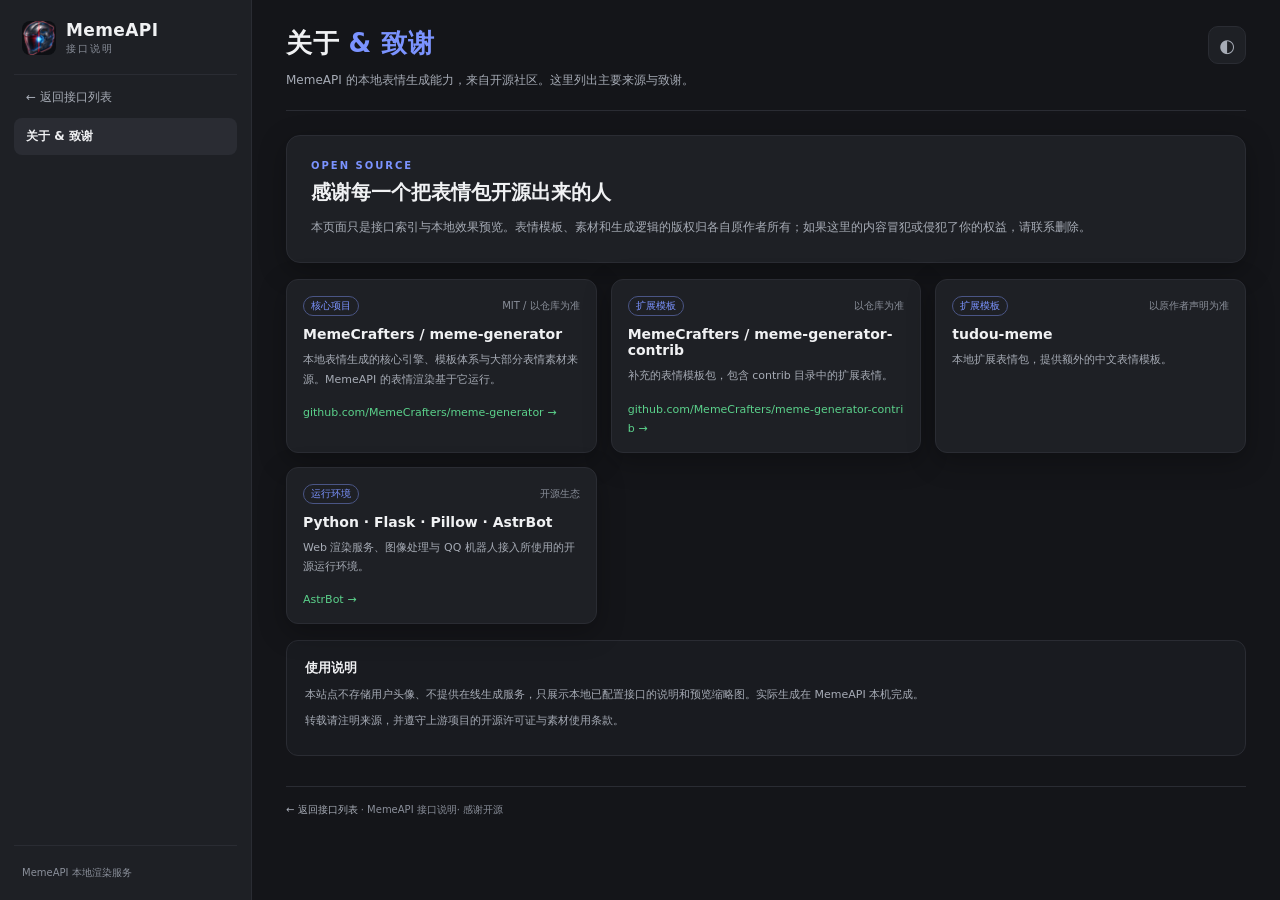
==== about.html @ 4c3746f9 "44" ====
<!doctype html>
<html lang="zh-CN" data-theme="dark">
<head>
<meta charset="utf-8">
<meta name="viewport" content="width=device-width, initial-scale=1">
<title>关于 & 致谢 · MemeAPI 接口说明</title>
<link rel="icon" href="assets/logo.png">
<link rel="stylesheet" href="style.css">
</head>
<body>
<div class="app">
  <aside class="sidebar">
    <div class="brand">
      <img src="assets/logo.png" alt="MemeAPI" class="logo">
      <div><div class="brand-title">MemeAPI</div><div class="brand-sub">接口说明</div></div>
    </div>
    <nav class="nav">
      <a class="nav-link" href="index.html">← 返回接口列表</a>
      <a class="nav-link active" href="about.html">关于 &amp; 致谢</a>
    </nav>
    <div class="sidebar-foot">
      <div class="updated">MemeAPI 本地渲染服务</div>
    </div>
  </aside>
  <main class="main">
    <header class="hero">
      <div>
        <h1>关于 <span>&amp; 致谢</span></h1>
        <p class="sub">MemeAPI 的本地表情生成能力，来自开源社区。这里列出主要来源与致谢。</p>
      </div>
      <button id="theme" class="theme" title="切换深浅色">◐</button>
    </header>

    <div class="about-wrap">
      <section class="about-hero">
        <div class="about-kicker">OPEN SOURCE</div>
        <h2>感谢每一个把表情包开源出来的人</h2>
        <p>本页面只是接口索引与本地效果预览。表情模板、素材和生成逻辑的版权归各自原作者所有；如果这里的内容冒犯或侵犯了你的权益，请联系删除。</p>
      </section>

      <section class="credit-list">
        <article class="credit">
          <div class="credit-top">
            <span class="credit-tag">核心项目</span>
            <span class="credit-license">MIT / 以仓库为准</span>
          </div>
          <h3>MemeCrafters / meme-generator</h3>
          <p>本地表情生成的核心引擎、模板体系与大部分表情素材来源。MemeAPI 的表情渲染基于它运行。</p>
          <a class="credit-link" href="https://github.com/MemeCrafters/meme-generator/" target="_blank" rel="noopener noreferrer">github.com/MemeCrafters/meme-generator →</a>
        </article>

        <article class="credit">
          <div class="credit-top">
            <span class="credit-tag">扩展模板</span>
            <span class="credit-license">以仓库为准</span>
          </div>
          <h3>MemeCrafters / meme-generator-contrib</h3>
          <p>补充的表情模板包，包含 contrib 目录中的扩展表情。</p>
          <a class="credit-link" href="https://github.com/MemeCrafters/meme-generator-contrib" target="_blank" rel="noopener noreferrer">github.com/MemeCrafters/meme-generator-contrib →</a>
        </article>

        <article class="credit">
          <div class="credit-top">
            <span class="credit-tag">扩展模板</span>
            <span class="credit-license">以原作者声明为准</span>
          </div>
          <h3>tudou-meme</h3>
          <p>本地扩展表情包，提供额外的中文表情模板。</p>
        </article>

        <article class="credit">
          <div class="credit-top">
            <span class="credit-tag">运行环境</span>
            <span class="credit-license">开源生态</span>
          </div>
          <h3>Python · Flask · Pillow · AstrBot</h3>
          <p>Web 渲染服务、图像处理与 QQ 机器人接入所使用的开源运行环境。</p>
          <a class="credit-link" href="https://github.com/AstrBotDevs/AstrBot" target="_blank" rel="noopener noreferrer">AstrBot →</a>
        </article>
      </section>

      <section class="notice">
        <h3>使用说明</h3>
        <p>本站点不存储用户头像、不提供在线生成服务，只展示本地已配置接口的说明和预览缩略图。实际生成在 MemeAPI 本机完成。</p>
        <p>转载请注明来源，并遵守上游项目的开源许可证与素材使用条款。</p>
      </section>
    </div>

    <footer class="foot">
      <a href="index.html">← 返回接口列表</a> · MemeAPI 接口说明· 感谢开源
    </footer>
  </main>
</div>
<script>
(function(){
  const root=document.documentElement;
  const saved=localStorage.getItem('meme-doc-theme');
  if(saved) root.dataset.theme=saved;
  document.getElementById('theme').onclick=function(){
    const next=root.dataset.theme==='dark'?'light':'dark';
    root.dataset.theme=next; localStorage.setItem('meme-doc-theme',next);
  };
})();
</script>
</body>
</html>
---- style.css ----
:root{
  --bg:#141519;--surface:#1e2025;--surface2:#191b20;--border:#2a2c33;
  --text:#f0f1f3;--dim:#a6abb5;--label:#8a8f9a;--accent:#7b93ff;
  --accent2:#5bd18b;--danger:#f26d6d;--shadow:0 8px 28px rgba(0,0,0,.28);
}
html[data-theme="light"]{
  --bg:#f5f6f8;--surface:#ffffff;--surface2:#f0f2f5;--border:#dde1e8;
  --text:#1d1f24;--dim:#5f6673;--label:#8a919d;--accent:#4f6df5;
  --accent2:#2f9b6b;--danger:#d9534f;--shadow:0 8px 24px rgba(20,25,40,.08);
}
*{box-sizing:border-box}
html,body{margin:0;min-height:100%;background:var(--bg);color:var(--text);
  font-family:"Microsoft YaHei UI","PingFang SC",system-ui,sans-serif}
button,input{font:inherit}
.app{display:flex;min-height:100vh}
.sidebar{width:252px;flex:0 0 252px;background:var(--surface);border-right:1px solid var(--border);
  display:flex;flex-direction:column;position:sticky;top:0;height:100vh;padding:20px 14px}
.brand{display:flex;gap:10px;align-items:center;padding:0 8px 18px;border-bottom:1px solid var(--border)}
.logo{width:34px;height:34px;border-radius:8px;background:#0d0f13}
.brand-title{font-size:17px;font-weight:800;letter-spacing:.4px}
.brand-sub{font-size:10px;color:var(--label);letter-spacing:2px;margin-top:2px}
.search-wrap{margin:16px 4px 10px;position:relative}
.search-wrap input{width:100%;background:var(--surface2);border:1px solid var(--border);
  color:var(--text);border-radius:9px;padding:10px 10px 10px 30px;outline:none;font-size:12px}
.search-wrap input:focus{border-color:var(--accent)}
.search-icon{position:absolute;left:11px;top:8px;color:var(--label);font-size:16px}
.nav{display:flex;flex-direction:column;gap:2px;margin-top:4px}
.nav button{display:flex;justify-content:space-between;align-items:center;width:100%;
  background:transparent;border:0;color:var(--dim);padding:10px 12px;border-radius:8px;
  cursor:pointer;text-align:left;font-size:12px}
.nav button:hover{background:var(--surface2);color:var(--text)}
.nav button.active{background:var(--border);color:var(--text);font-weight:700}
.nav .n{color:var(--label);font-size:11px;font-weight:400}
.sidebar-foot{margin-top:auto;padding:14px 8px 0;border-top:1px solid var(--border)}
.count{font-size:11px;color:var(--dim)}
.updated{font-size:10px;color:var(--label);margin-top:5px;line-height:1.5}
.main{flex:1;min-width:0;padding:26px 34px 40px;max-width:1600px}
.hero{display:flex;justify-content:space-between;gap:20px;align-items:flex-start;
  padding-bottom:18px;border-bottom:1px solid var(--border)}
.hero h1{margin:0;font-size:26px;letter-spacing:.5px}
.hero h1 span{color:var(--accent)}
.sub{margin:9px 0 0;color:var(--dim);font-size:12px;line-height:1.8;max-width:900px}
.theme{background:var(--surface);border:1px solid var(--border);color:var(--dim);
  width:38px;height:38px;border-radius:10px;cursor:pointer;font-size:18px}
.theme:hover{color:var(--text);border-color:var(--accent)}
.content{padding-top:22px}
.section{margin-bottom:34px}
.section-head{display:flex;align-items:baseline;gap:10px;margin-bottom:14px}
.section-head h2{margin:0;font-size:16px;letter-spacing:.4px}
.section-head .desc{color:var(--label);font-size:11px}
.section-head .badge{margin-left:auto;font-size:10px;color:var(--dim);
  border:1px solid var(--border);padding:3px 8px;border-radius:999px}
.grid{display:grid;grid-template-columns:repeat(auto-fill,minmax(270px,1fr));gap:14px}
.card{background:var(--surface);border:1px solid var(--border);border-radius:12px;
  overflow:hidden;display:flex;flex-direction:column;transition:.15s ease;box-shadow:var(--shadow)}
.card:hover{transform:translateY(-2px);border-color:color-mix(in srgb,var(--accent) 45%,var(--border))}
.thumb{aspect-ratio:16/10;background:var(--surface2);position:relative;overflow:hidden;
  display:flex;align-items:center;justify-content:center}
.thumb img{width:100%;height:100%;object-fit:contain;display:block}
.thumb .ph{font-size:30px;font-weight:800;color:var(--label);opacity:.45}
.card-body{padding:12px 13px 13px;display:flex;flex-direction:column;gap:9px;flex:1}
.card-top{display:flex;align-items:center;gap:6px;flex-wrap:wrap}
.kind{font-size:10px;color:var(--accent);border:1px solid color-mix(in srgb,var(--accent) 40%,var(--border));
  background:color-mix(in srgb,var(--accent) 10%,transparent);padding:2px 7px;border-radius:999px}
.key{font-family:Consolas,monospace;font-size:9px;color:var(--label);margin-left:auto}
.cmds{display:flex;flex-wrap:wrap;gap:5px}
.cmd{font-size:12px;font-weight:700;background:var(--surface2);border:1px solid var(--border);
  padding:3px 8px;border-radius:7px;color:var(--text)}
.alias{font-size:10px;color:var(--label);border:1px dashed var(--border);padding:2px 6px;border-radius:6px}
.usage{display:flex;align-items:center;gap:7px;background:var(--surface2);border:1px solid var(--border);
  border-radius:8px;padding:7px 8px;font-family:Consolas,"Microsoft YaHei UI",monospace;font-size:11px;color:var(--accent2)}
.usage code{flex:1;overflow:hidden;text-overflow:ellipsis;white-space:nowrap;color:var(--text)}
.copy{background:transparent;border:1px solid var(--border);color:var(--label);
  border-radius:6px;cursor:pointer;font-size:10px;padding:2px 7px}
.copy:hover{color:var(--accent);border-color:var(--accent)}
.note{font-size:11px;color:var(--dim);line-height:1.65}
.params{font-size:10px;color:var(--label)}
.empty{text-align:center;color:var(--label);padding:60px 0;font-size:13px}
.foot{margin-top:30px;padding-top:16px;border-top:1px solid var(--border);color:var(--label);font-size:10px}
@media (max-width:900px){
  .app{display:block}
  .sidebar{width:auto;height:auto;position:static;border-right:0;border-bottom:1px solid var(--border)}
  .nav{flex-direction:row;flex-wrap:wrap}
  .nav button{width:auto}
  .sidebar-foot{display:none}
  .main{padding:20px 16px 30px}
  .hero h1{font-size:21px}
  .grid{grid-template-columns:repeat(auto-fill,minmax(240px,1fr))}
}

.nav-link{display:block;padding:10px 12px;border-radius:8px;color:var(--dim);text-decoration:none;font-size:12px}
.nav-link:hover{background:var(--surface2);color:var(--text)}
.nav-link.active{background:var(--border);color:var(--text);font-weight:700}
.about-link{display:block;color:var(--dim);text-decoration:none;font-size:11px;padding:0 8px 8px}
.about-link:hover{color:var(--accent)}
.foot a{color:var(--dim);text-decoration:none}
.foot a:hover{color:var(--accent)}
.about-wrap{padding-top:24px;max-width:980px}
.about-hero{background:var(--surface);border:1px solid var(--border);border-radius:14px;padding:24px;margin-bottom:16px;box-shadow:var(--shadow)}
.about-kicker{font-size:10px;letter-spacing:2px;color:var(--accent);font-weight:800;margin-bottom:8px}
.about-hero h2{margin:0 0 10px;font-size:20px}
.about-hero p{margin:0;color:var(--dim);font-size:12px;line-height:1.9}
.credit-list{display:grid;grid-template-columns:repeat(auto-fill,minmax(300px,1fr));gap:14px}
.credit{background:var(--surface);border:1px solid var(--border);border-radius:12px;padding:16px;box-shadow:var(--shadow)}
.credit-top{display:flex;justify-content:space-between;gap:8px;align-items:center;margin-bottom:10px}
.credit-tag{font-size:10px;color:var(--accent);border:1px solid color-mix(in srgb,var(--accent) 40%,var(--border));padding:2px 7px;border-radius:999px}
.credit-license{font-size:10px;color:var(--label)}
.credit h3{margin:0 0 8px;font-size:14px}
.credit p{margin:0 0 12px;color:var(--dim);font-size:11px;line-height:1.75}
.credit-link{color:var(--accent2);font-size:11px;text-decoration:none;word-break:break-all}
.credit-link:hover{text-decoration:underline}
.notice{margin-top:16px;background:var(--surface2);border:1px solid var(--border);border-radius:12px;padding:18px}
.notice h3{margin:0 0 8px;font-size:13px}
.notice p{margin:0 0 6px;color:var(--dim);font-size:11px;line-height:1.8}
@media (max-width:900px){.sidebar-foot{display:block}.about-link{padding-top:4px}}
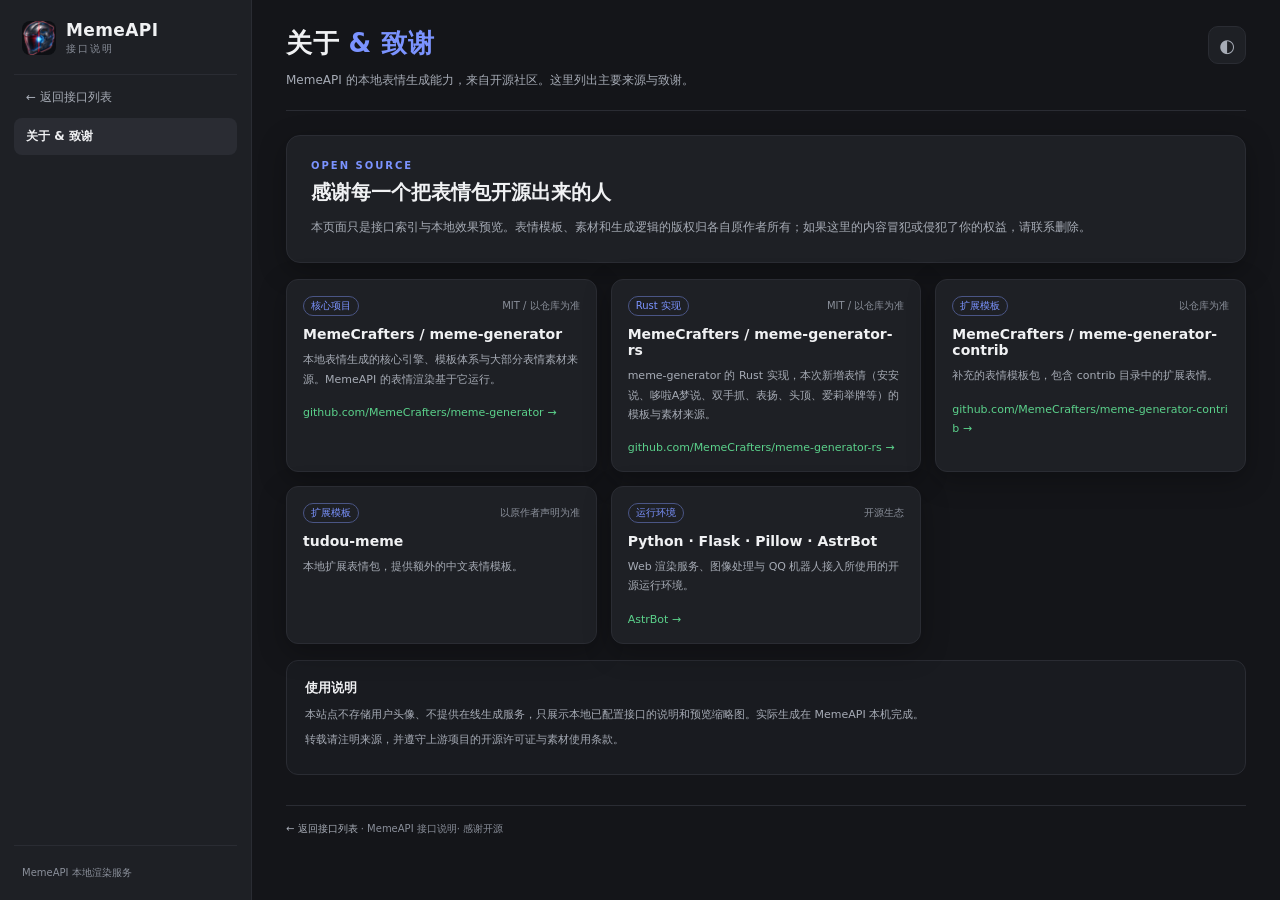
==== commit a4824d1d: "qwr" ====
--- a/about.html
+++ b/about.html
@@ -47,6 +47,16 @@
           <h3>MemeCrafters / meme-generator</h3>
           <p>本地表情生成的核心引擎、模板体系与大部分表情素材来源。MemeAPI 的表情渲染基于它运行。</p>
           <a class="credit-link" href="https://github.com/MemeCrafters/meme-generator/" target="_blank" rel="noopener noreferrer">github.com/MemeCrafters/meme-generator →</a>
+        </article>
+
+        <article class="credit">
+          <div class="credit-top">
+            <span class="credit-tag">Rust 实现</span>
+            <span class="credit-license">MIT / 以仓库为准</span>
+          </div>
+          <h3>MemeCrafters / meme-generator-rs</h3>
+          <p>meme-generator 的 Rust 实现，本次新增表情（安安说、哆啦A梦说、双手抓、表扬、头顶、爱莉举牌等）的模板与素材来源。</p>
+          <a class="credit-link" href="https://github.com/MemeCrafters/meme-generator-rs" target="_blank" rel="noopener noreferrer">github.com/MemeCrafters/meme-generator-rs →</a>
         </article>
 
         <article class="credit">
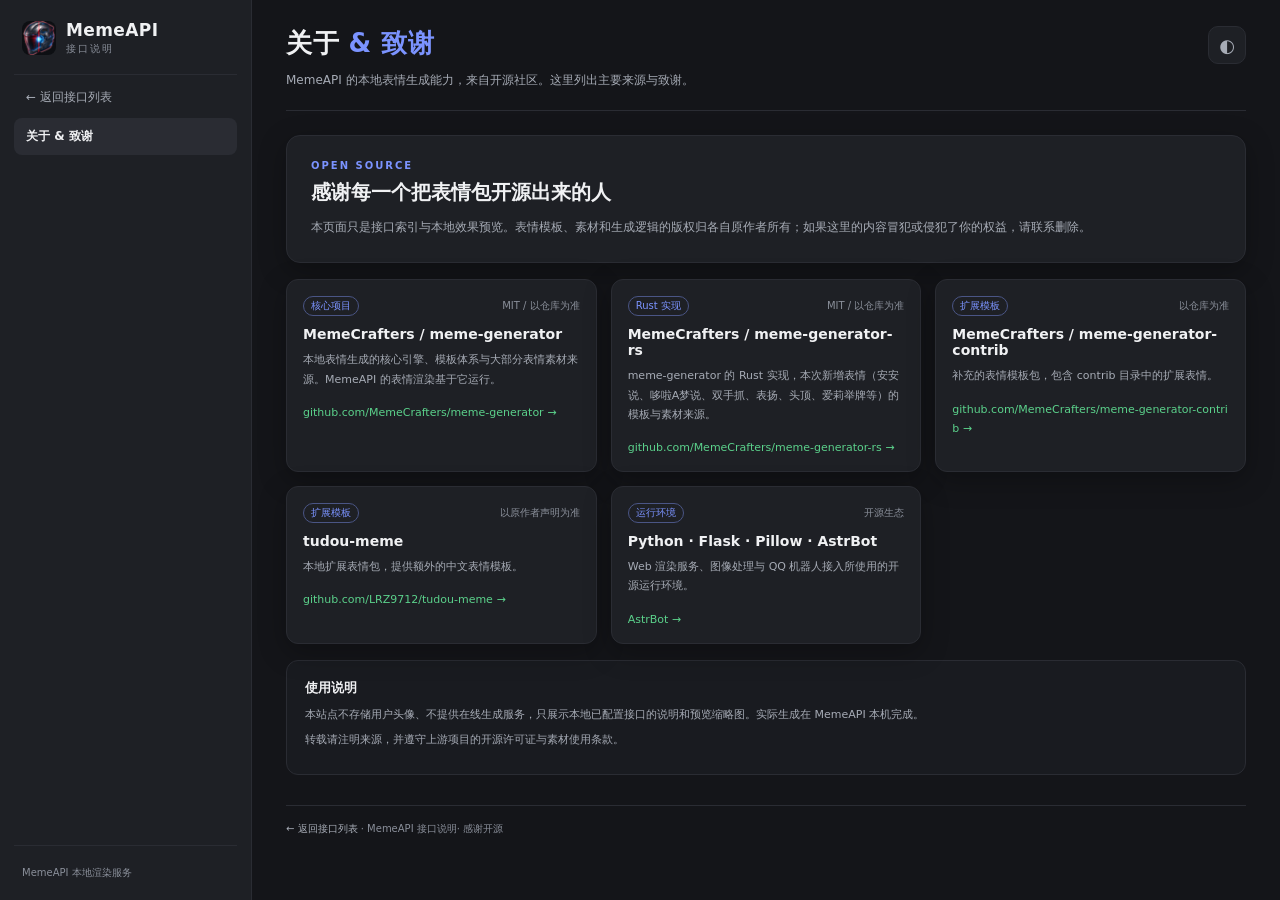
==== commit 7bf5a119: "4125" ====
--- a/about.html
+++ b/about.html
@@ -76,6 +76,7 @@
           </div>
           <h3>tudou-meme</h3>
           <p>本地扩展表情包，提供额外的中文表情模板。</p>
+          <a class="credit-link" href="https://github.com/LRZ9712/tudou-meme" target="_blank" rel="noopener noreferrer">github.com/LRZ9712/tudou-meme →</a>
         </article>
 
         <article class="credit">
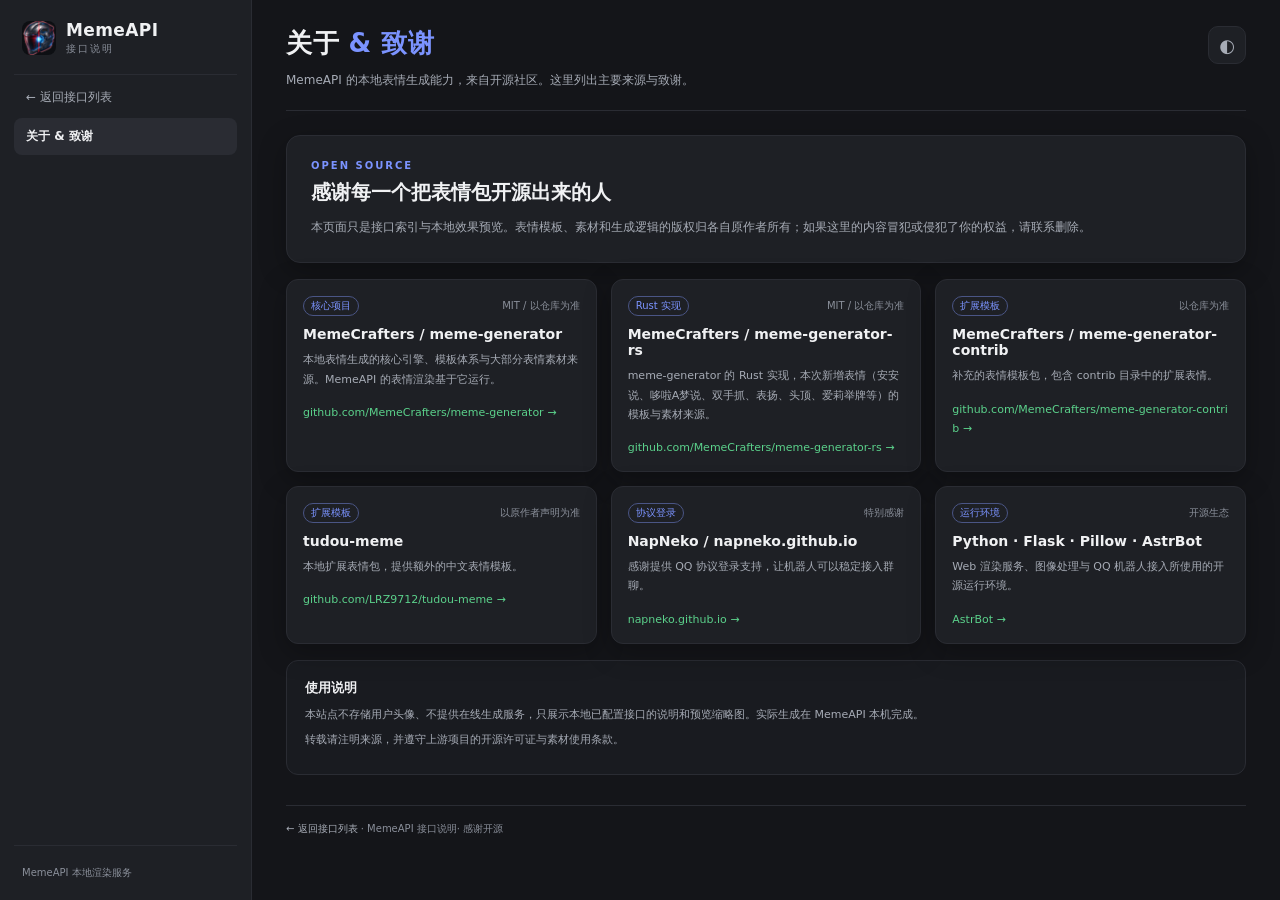
==== commit 67b2b693: "1315" ====
--- a/about.html
+++ b/about.html
@@ -81,6 +81,16 @@
 
         <article class="credit">
           <div class="credit-top">
+            <span class="credit-tag">协议登录</span>
+            <span class="credit-license">特别感谢</span>
+          </div>
+          <h3>NapNeko / napneko.github.io</h3>
+          <p>感谢提供 QQ 协议登录支持，让机器人可以稳定接入群聊。</p>
+          <a class="credit-link" href="https://napneko.github.io/" target="_blank" rel="noopener noreferrer">napneko.github.io →</a>
+        </article>
+
+        <article class="credit">
+          <div class="credit-top">
             <span class="credit-tag">运行环境</span>
             <span class="credit-license">开源生态</span>
           </div>
